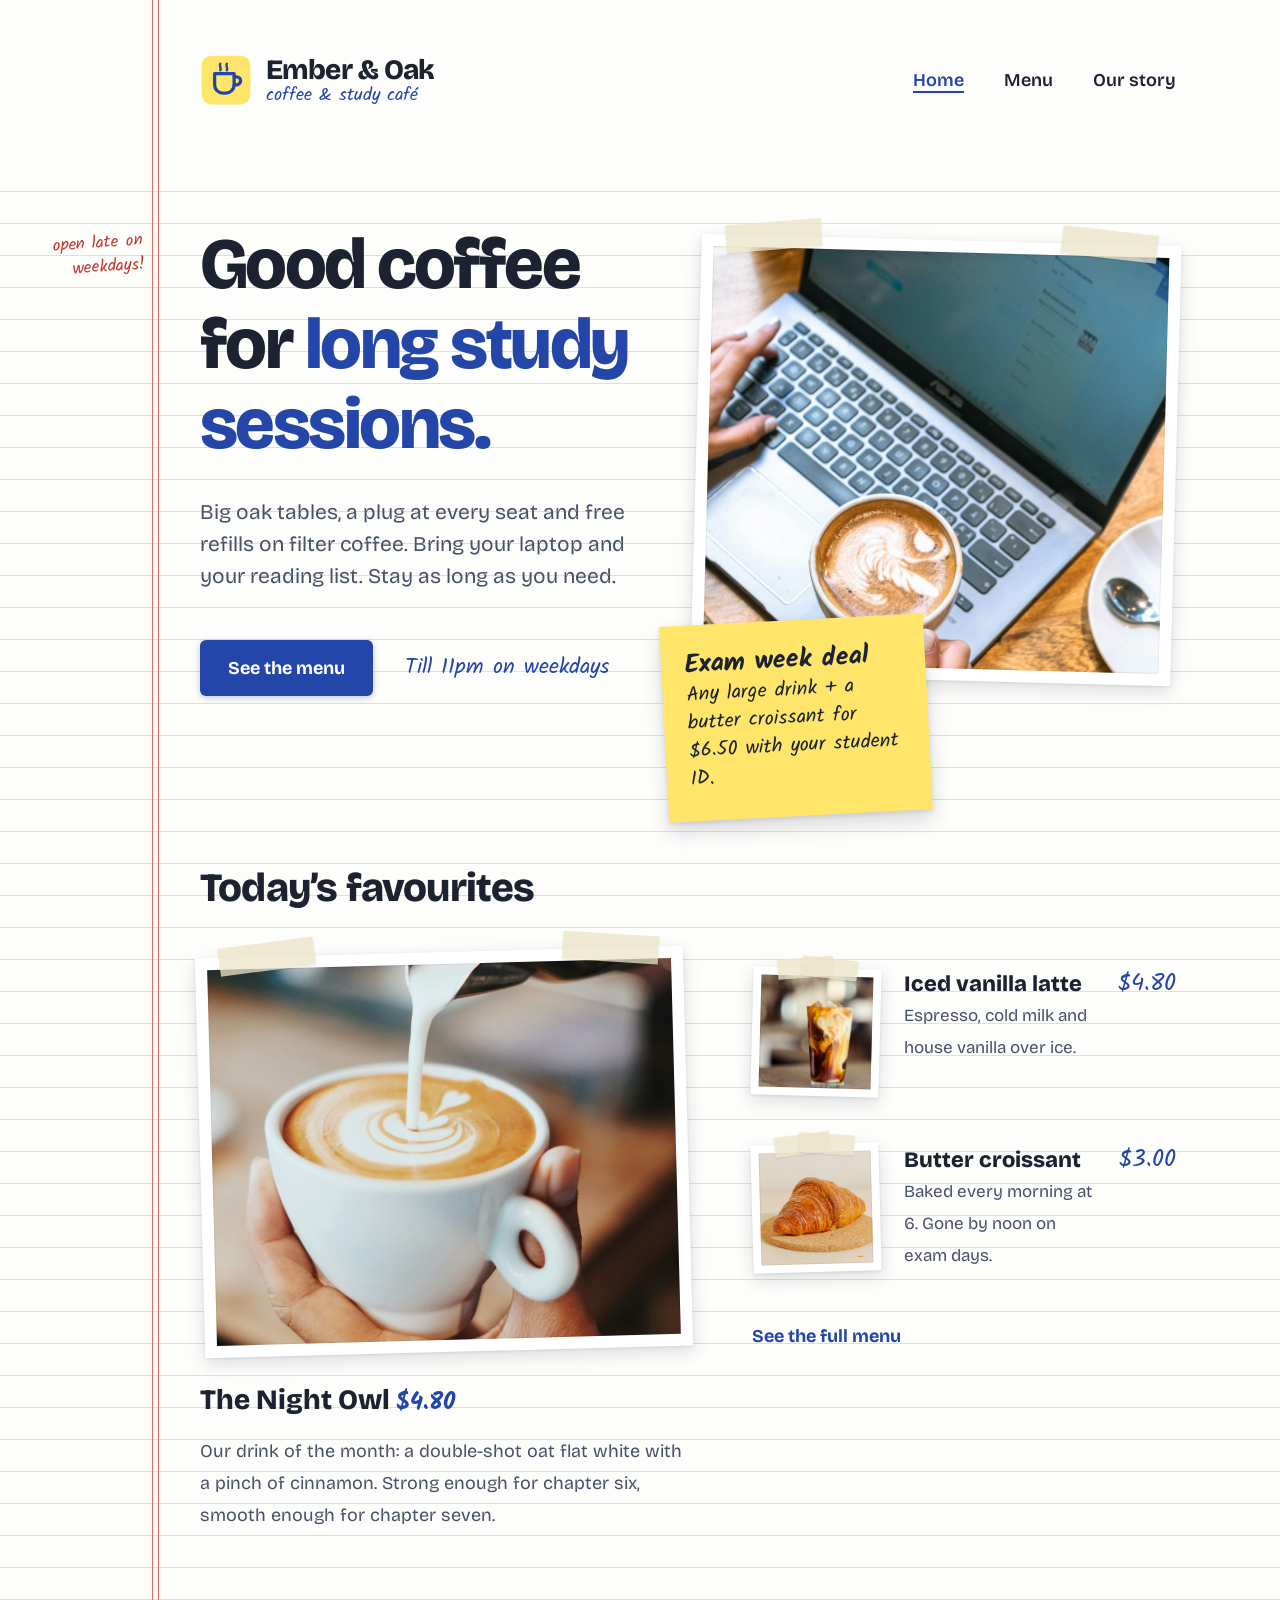
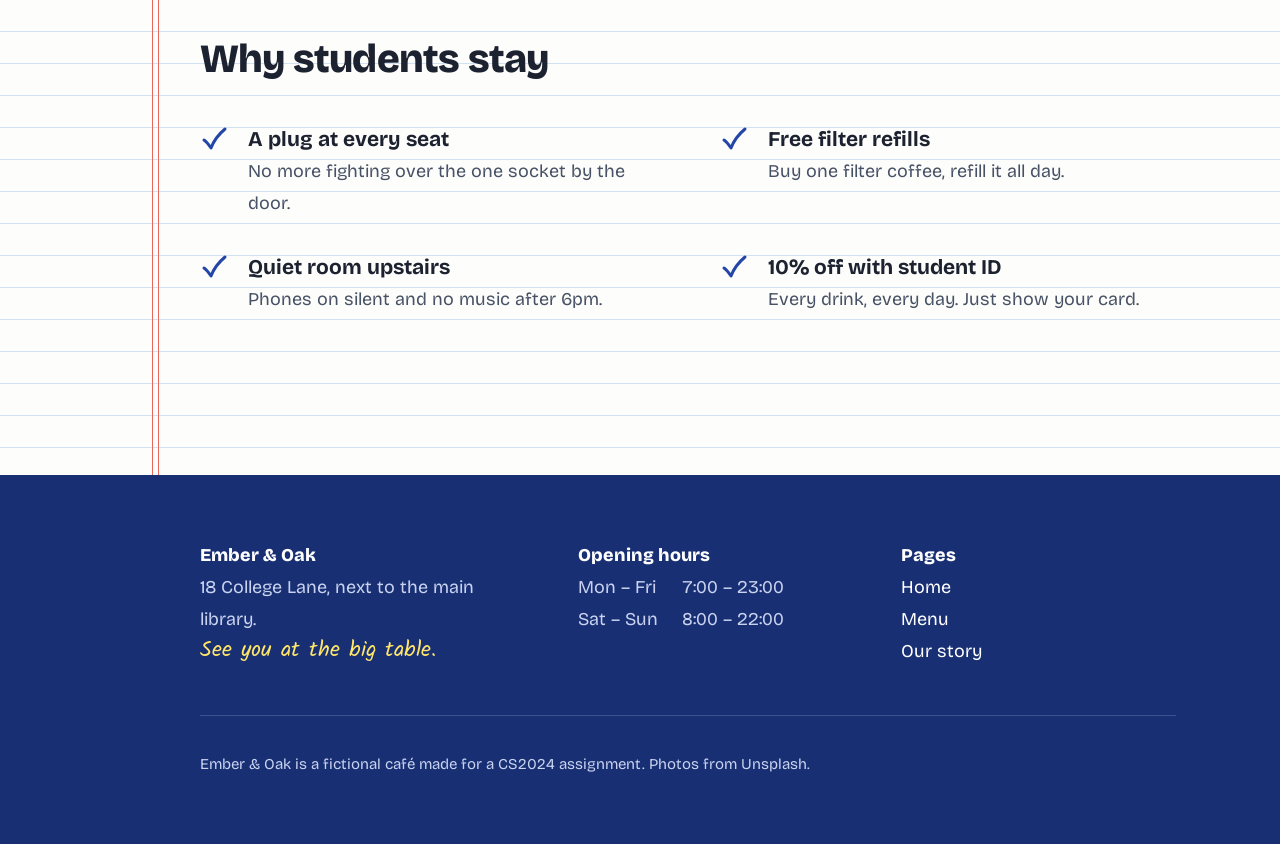
==== index.html @ 8387aad6 "main files" ====
<!DOCTYPE html>
<html lang="en">
<head>
  <meta charset="UTF-8">
  <title>Ember &amp; Oak | Study café</title>
  <meta name="description" content="Ember & Oak is a neighbourhood coffee shop made for long study sessions: big tables, a plug at every seat and free filter refills.">
  <link rel="icon" href="images/favicon.svg" type="image/svg+xml">
  <link rel="icon" href="images/favicon.png" type="image/png">
  <link rel="preconnect" href="https://fonts.googleapis.com">
  <link rel="preconnect" href="https://fonts.gstatic.com" crossorigin>
  <link href="https://fonts.googleapis.com/css2?family=Bricolage+Grotesque:opsz,wght@12..96,400;12..96,600;12..96,700;12..96,800&family=Kalam:wght@400;700&display=swap" rel="stylesheet">
  <link rel="stylesheet" href="css/style.css">
</head>
<body>

  <header class="sheet site-header">
    <a class="logo" href="index.html">
      <img src="images/favicon.svg" alt="">
      <span>
        <span class="logo-name">Ember &amp; Oak</span>
        <span class="logo-tag">coffee &amp; study café</span>
      </span>
    </a>
    <nav class="site-nav" aria-label="Main">
      <ul>
        <li><a class="pen-link" href="index.html" aria-current="page">Home</a></li>
        <li><a class="pen-link" href="menu.html">Menu</a></li>
        <li><a class="pen-link" href="story.html">Our story</a></li>
      </ul>
    </nav>
  </header>

  <main>
    <section class="sheet hero">
      <span class="margin-note" style="top: 72px;">open late on weekdays!</span>
      <div>
        <h1>Good coffee for <em>long study sessions.</em></h1>
        <p class="hero-lead">Big oak tables, a plug at every seat and free refills on filter coffee. Bring your laptop and your reading list. Stay as long as you need.</p>
        <div class="hero-actions">
          <a class="btn" href="menu.html">See the menu</a>
          <span class="hand">Till 11pm on weekdays</span>
        </div>
      </div>
      <div class="hero-photo">
        <figure class="taped tilt-right">
          <img src="images/hero-latte-laptop.jpg" alt="A latte held over an open laptop on a wooden café table">
        </figure>
        <aside class="sticky" aria-label="Promotion">
          <strong>Exam week deal</strong>
          Any large drink + a butter croissant for $6.50 with your student ID.
        </aside>
      </div>
    </section>

    <section class="sheet favourites" aria-labelledby="fav-title">
      <h2 class="section-title" id="fav-title">Today’s favourites</h2>
      <div class="favourites-grid">
        <article class="feature">
          <figure class="taped tilt-left">
            <img src="images/latte-pour.jpg" alt="Barista pouring milk into a latte, making a leaf pattern">
          </figure>
          <h3>The Night Owl <span class="price">$4.80</span></h3>
          <p>Our drink of the month: a double-shot oat flat white with a pinch of cinnamon. Strong enough for chapter six, smooth enough for chapter seven.</p>
        </article>

        <div>
          <ul class="pick-list">
            <li>
              <figure class="taped tilt-right"><img src="images/iced-latte.jpg" alt="Iced latte in a tall glass"></figure>
              <div>
                <h3>Iced vanilla latte</h3>
                <p>Espresso, cold milk and house vanilla over ice.</p>
              </div>
              <span class="price">$4.80</span>
            </li>
            <li>
              <figure class="taped tilt-left"><img src="images/croissant.jpg" alt="Golden butter croissant on a cork coaster"></figure>
              <div>
                <h3>Butter croissant</h3>
                <p>Baked every morning at 6. Gone by noon on exam days.</p>
              </div>
              <span class="price">$3.00</span>
            </li>
          </ul>
          <a class="more-link pen-link" href="menu.html">See the full menu</a>
        </div>
      </div>
    </section>

    <section class="sheet reasons" aria-labelledby="why-title">
      <h2 class="section-title" id="why-title">Why students stay</h2>
      <ul class="ticks">
        <li><strong>A plug at every seat</strong><span>No more fighting over the one socket by the door.</span></li>
        <li><strong>Free filter refills</strong><span>Buy one filter coffee, refill it all day.</span></li>
        <li><strong>Quiet room upstairs</strong><span>Phones on silent and no music after 6pm.</span></li>
        <li><strong>10% off with student ID</strong><span>Every drink, every day. Just show your card.</span></li>
      </ul>
    </section>
  </main>

  <footer class="site-footer">
    <div class="sheet">
      <div>
        <h2>Ember &amp; Oak</h2>
        <p>18 College Lane, next to the main library.</p>
        <p class="hand">See you at the big table.</p>
      </div>
      <div>
        <h2>Opening hours</h2>
        <dl class="hours">
          <dt>Mon – Fri</dt><dd>7:00 – 23:00</dd>
          <dt>Sat – Sun</dt><dd>8:00 – 22:00</dd>
        </dl>
      </div>
      <div>
        <h2>Pages</h2>
        <ul>
          <li><a class="pen-link" href="index.html">Home</a></li>
          <li><a class="pen-link" href="menu.html">Menu</a></li>
          <li><a class="pen-link" href="story.html">Our story</a></li>
        </ul>
      </div>
      <p class="footer-small">Ember &amp; Oak is a fictional café made for a CS2024 assignment. Photos from Unsplash.</p>
    </div>
  </footer>

</body>
</html>
---- css/style.css ----
/* Ember & Oak — exercise-book notes.
   Everything sits on a 32px ruled line, so line-heights and spacing are multiples of 32 (or 16). */

:root {
  --paper: #fdfdfb;
  --rule: #d3e2f2;
  --margin: #e5675d;
  --margin-ink: #c0392f; /* margin red, darkened for text contrast */
  --ink: #1c2230;
  --ink-soft: #485266;
  --pen: #2346a8;
  --pen-dark: #182f73;
  --note: #ffe66b;
  --tape: rgba(236, 228, 200, 0.75);

  --line: 32px;
  --sheet: 1200px;
  --margin-x: 112px; /* where the red margin line sits inside the sheet */

  --font-print: "Bricolage Grotesque", system-ui, sans-serif;
  --font-hand: "Kalam", "Comic Sans MS", cursive;

  /* motion tokens (transitions.dev scale) */
  --duration-fast: 250ms;
  --duration-medium: 350ms;
  --ease-smooth-out: cubic-bezier(0.22, 1, 0.36, 1);
}

* { box-sizing: border-box; }

html { -webkit-font-smoothing: antialiased; }

body {
  margin: 0;
  min-width: var(--sheet);
  color: var(--ink);
  font-family: var(--font-print);
  font-size: 18px;
  line-height: var(--line);
  background-color: var(--paper);
  /* the ruled lines; the header band above them stays blank like a real exercise book */
  background-image: repeating-linear-gradient(to bottom, transparent 0 31px, var(--rule) 31px 32px);
  background-position: 0 160px;
  background-repeat: repeat-x;
  background-size: 100% calc(100% - 160px);
}

::selection { background: var(--note); color: var(--ink); }

img { display: block; max-width: 100%; }

h1, h2, h3, p, ul, ol, dl, dd, figure { margin: 0; }

a { color: inherit; }

:focus-visible { outline: 3px solid var(--pen); outline-offset: 3px; border-radius: 2px; }

/* the sheet: centred column with the red double margin line */
.sheet {
  position: relative;
  width: var(--sheet);
  margin: 0 auto;
  padding-left: calc(var(--margin-x) + 48px);
  padding-right: 64px;
}

.sheet::before {
  content: "";
  position: absolute;
  top: 0;
  bottom: 0;
  left: var(--margin-x);
  width: 5px;
  border-left: 1.5px solid var(--margin);
  border-right: 1.5px solid var(--margin);
  pointer-events: none;
}

/* ---------- header (the blank band at the top of the page) ---------- */

.site-header {
  height: 160px;
  display: flex;
  align-items: center;
  justify-content: space-between;
}

.logo {
  display: flex;
  align-items: center;
  gap: 14px;
  text-decoration: none;
}

.logo img { width: 52px; height: 52px; }

.logo-name {
  display: block;
  font-size: 28px;
  line-height: 32px;
  font-weight: 800;
  letter-spacing: -0.02em;
}

.logo-tag {
  display: block;
  font-family: var(--font-hand);
  color: var(--pen);
  font-size: 18px;
  line-height: 20px;
}

.site-nav ul {
  display: flex;
  gap: 40px;
  padding: 0;
  list-style: none;
}

.site-nav a {
  font-size: 18px;
  font-weight: 600;
  text-decoration: none;
}

.site-nav a[aria-current="page"] { color: var(--pen); }

/* signature: a ballpoint stroke draws under the link from left to right */
.pen-link {
  text-decoration: none;
  background-image: linear-gradient(var(--pen), var(--pen));
  background-repeat: no-repeat;
  background-position: 0 100%;
  background-size: 0% 2px;
  padding-bottom: 2px;
  transition: background-size var(--duration-medium) var(--ease-smooth-out);
}

.pen-link:hover,
.pen-link[aria-current="page"] { background-size: 100% 2px; }

/* ---------- shared bits ---------- */

.hand {
  font-family: var(--font-hand);
  color: var(--pen);
}

.btn {
  display: inline-block;
  padding: 0 28px;
  height: 56px;
  line-height: 56px;
  border-radius: 6px;
  background: var(--pen);
  color: #fff;
  font-weight: 700;
  font-size: 18px;
  text-decoration: none;
  box-shadow: 0 2px 6px rgba(24, 47, 115, 0.25);
  transition: background-color var(--duration-fast) var(--ease-smooth-out);
}

.btn:hover { background: var(--pen-dark); }

.section-title {
  font-size: 40px;
  line-height: 64px;
  font-weight: 800;
  letter-spacing: -0.02em;
}

/* a photo stuck onto the page with two strips of tape */
.taped {
  position: relative;
  background: #fff;
  padding: 12px;
  box-shadow: 0 6px 18px rgba(28, 34, 48, 0.14), 0 1px 3px rgba(28, 34, 48, 0.1);
}

.taped img {
  width: 100%;
  height: 100%;
  object-fit: cover;
  outline: 1px solid rgba(0, 0, 0, 0.06);
  outline-offset: -1px;
}

.taped::before,
.taped::after {
  content: "";
  position: absolute;
  top: -14px;
  width: 96px;
  height: 28px;
  background: var(--tape);
  box-shadow: 0 1px 2px rgba(0, 0, 0, 0.08);
}

.taped::before { left: 24px; transform: rotate(-6deg); }
.taped::after { right: 24px; transform: rotate(5deg); }

.taped figcaption {
  font-family: var(--font-hand);
  color: var(--ink-soft);
  font-size: 17px;
  line-height: 24px;
  padding-top: 8px;
}

.tilt-left { transform: rotate(-1.5deg); }
.tilt-right { transform: rotate(1.5deg); }

/* sticky note: the one promotion per page */
.sticky {
  position: relative;
  width: 264px;
  padding: 24px 24px 28px;
  background: var(--note);
  font-family: var(--font-hand);
  font-size: 20px;
  line-height: 28px;
  color: var(--ink);
  transform: rotate(-3deg);
  box-shadow: 0 10px 20px rgba(28, 34, 48, 0.16), 0 2px 4px rgba(28, 34, 48, 0.1);
  transition: transform var(--duration-fast) var(--ease-smooth-out),
              box-shadow var(--duration-fast) var(--ease-smooth-out);
}

.sticky:hover {
  transform: rotate(-3deg) translateY(-6px);
  box-shadow: 0 18px 28px rgba(28, 34, 48, 0.18), 0 3px 6px rgba(28, 34, 48, 0.1);
}

.sticky strong {
  display: block;
  font-size: 26px;
  line-height: 32px;
}

/* note written in the left margin */
.margin-note {
  position: absolute;
  left: 8px;
  width: 96px;
  font-family: var(--font-hand);
  color: var(--margin-ink);
  font-size: 17px;
  line-height: 24px;
  text-align: right;
  transform: rotate(-4deg);
}

/* ---------- home ---------- */

.hero {
  display: grid;
  grid-template-columns: 1fr 480px;
  gap: 64px;
  padding-top: 64px;
  padding-bottom: 160px;
}

.hero h1 {
  font-size: 72px;
  line-height: 80px;
  font-weight: 800;
  letter-spacing: -0.035em;
  text-wrap: balance;
}

.hero h1 em {
  font-style: normal;
  color: var(--pen);
}

.hero-lead {
  max-width: 34em;
  margin-top: 32px;
  font-size: 21px;
  color: var(--ink-soft);
}

.hero-actions {
  display: flex;
  align-items: center;
  gap: 32px;
  margin-top: 48px;
}

.hero-actions .hand { font-size: 22px; }

.hero-photo { position: relative; padding-top: 16px; }
.hero-photo .taped { height: 440px; }
.hero-photo .sticky { position: absolute; left: -32px; bottom: -120px; }

.favourites { padding-bottom: 96px; }

.favourites-grid {
  display: grid;
  grid-template-columns: 1.15fr 1fr;
  gap: 64px;
  margin-top: 32px;
}

.feature .taped { height: 400px; }

.feature h3 {
  margin-top: 32px;
  font-size: 28px;
  line-height: 32px;
  font-weight: 800;
}

.feature p { margin-top: 16px; color: var(--ink-soft); max-width: 32em; }

.price {
  font-family: var(--font-hand);
  color: var(--pen);
  font-size: 24px;
  white-space: nowrap;
}

.pick-list { padding: 0; list-style: none; }

.pick-list li {
  display: grid;
  grid-template-columns: 128px 1fr auto;
  gap: 24px;
  align-items: start;
  padding: 16px 0 32px;
}

.pick-list .taped { height: 128px; padding: 8px; }
.pick-list .taped::before, .pick-list .taped::after { width: 56px; height: 20px; top: -10px; }

.pick-list h3 { font-size: 22px; line-height: 32px; font-weight: 800; }
.pick-list p { color: var(--ink-soft); font-size: 17px; }

.more-link {
  display: inline-block;
  margin-top: 16px;
  font-weight: 700;
  color: var(--pen);
}

.reasons { padding-bottom: 128px; }

.ticks {
  display: grid;
  grid-template-columns: repeat(2, 1fr);
  gap: 0 64px;
  margin-top: 32px;
  padding: 0;
  list-style: none;
}

.ticks li {
  position: relative;
  padding: 0 0 32px 48px;
}

.ticks li::before {
  content: "";
  position: absolute;
  left: 0;
  top: 2px;
  width: 28px;
  height: 28px;
  background: url("../images/tick.svg") no-repeat center / contain;
}

.ticks strong { display: block; font-size: 21px; }
.ticks span { color: var(--ink-soft); }

/* ---------- menu ---------- */

.page-head { padding-top: 64px; padding-bottom: 32px; }

.page-head h1 {
  font-size: 64px;
  line-height: 64px;
  font-weight: 800;
  letter-spacing: -0.03em;
}

.page-head p { margin-top: 32px; font-size: 21px; color: var(--ink-soft); max-width: 36em; }

.menu-layout {
  display: grid;
  grid-template-columns: 1fr 360px;
  gap: 80px;
  padding-bottom: 128px;
}

.menu-section + .menu-section { margin-top: 64px; }

.menu-section h2 {
  font-size: 30px;
  line-height: 64px;
  font-weight: 800;
}

.menu-list { margin: 0; }

.menu-item {
  display: flex;
  align-items: baseline;
  gap: 12px;
}

.menu-item dt { font-weight: 600; white-space: nowrap; }

/* dotted leader between the item and its price */
.menu-item::after {
  content: "";
  order: 1;
  flex: 1;
  border-bottom: 2px dotted #aab4c6;
  transform: translateY(-6px);
}

.menu-item dd { order: 2; }

.menu-desc {
  color: var(--ink-soft);
  font-size: 16px;
}

.menu-side { padding-top: 32px; }
.menu-side .taped { height: 420px; }
.menu-side .sticky { margin: 64px 0 0 24px; }

.visit {
  margin-top: 64px;
}

.visit h2 { font-size: 26px; line-height: 32px; font-weight: 800; }
.visit p { margin-top: 16px; }

/* ---------- story ---------- */

.story-hero .taped { height: 480px; }

.article {
  position: relative;
  max-width: 680px;
  padding: 64px 0 32px;
}

.article h2,
.story-split h2 {
  margin-top: 64px;
  font-size: 32px;
  line-height: 64px;
  font-weight: 800;
  letter-spacing: -0.01em;
}

.article p { margin-top: 16px; }
.article p:first-of-type { margin-top: 0; }

.article .lead { font-size: 22px; line-height: 32px; color: var(--ink-soft); }

.story-split {
  display: grid;
  grid-template-columns: 1fr 300px;
  gap: 56px;
  width: 960px;
  margin-top: 32px;
}

.story-split .taped { height: 380px; }

.pull {
  margin: 48px 0;
  font-family: var(--font-hand);
  color: var(--pen);
  font-size: 32px;
  line-height: 40px;
  transform: rotate(-1deg);
}

.story-close {
  display: flex;
  align-items: center;
  gap: 32px;
  margin-top: 64px;
}

/* ---------- footer: the notebook's back cover ---------- */

.site-footer {
  background: var(--pen-dark);
  color: #e8edfb;
}

.site-footer .sheet {
  display: grid;
  grid-template-columns: 1.2fr 1fr 1fr;
  gap: 48px;
  padding-top: 64px;
  padding-bottom: 64px;
}

.site-footer .sheet::before { display: none; }

.site-footer h2 {
  font-size: 18px;
  line-height: 32px;
  font-weight: 800;
  color: #fff;
}

.site-footer p, .site-footer dl { color: #c9d3f0; }

.site-footer .hand { color: var(--note); font-size: 22px; }

.hours { display: grid; grid-template-columns: auto 1fr; gap: 0 24px; }
.hours dd { font-variant-numeric: tabular-nums; }

.site-footer ul { padding: 0; list-style: none; }

.footer-small {
  grid-column: 1 / -1;
  padding-top: 32px;
  border-top: 1px solid rgba(255, 255, 255, 0.16);
  font-size: 15px;
}

.site-footer a { color: #fff; }

@media (prefers-reduced-motion: reduce) {
  .pen-link, .btn, .sticky { transition: none; }
}

.story-split h2 { margin-top: 0; }
.story-split h2 + p { margin-top: 16px; }
.hero-actions .btn { flex-shrink: 0; white-space: nowrap; }
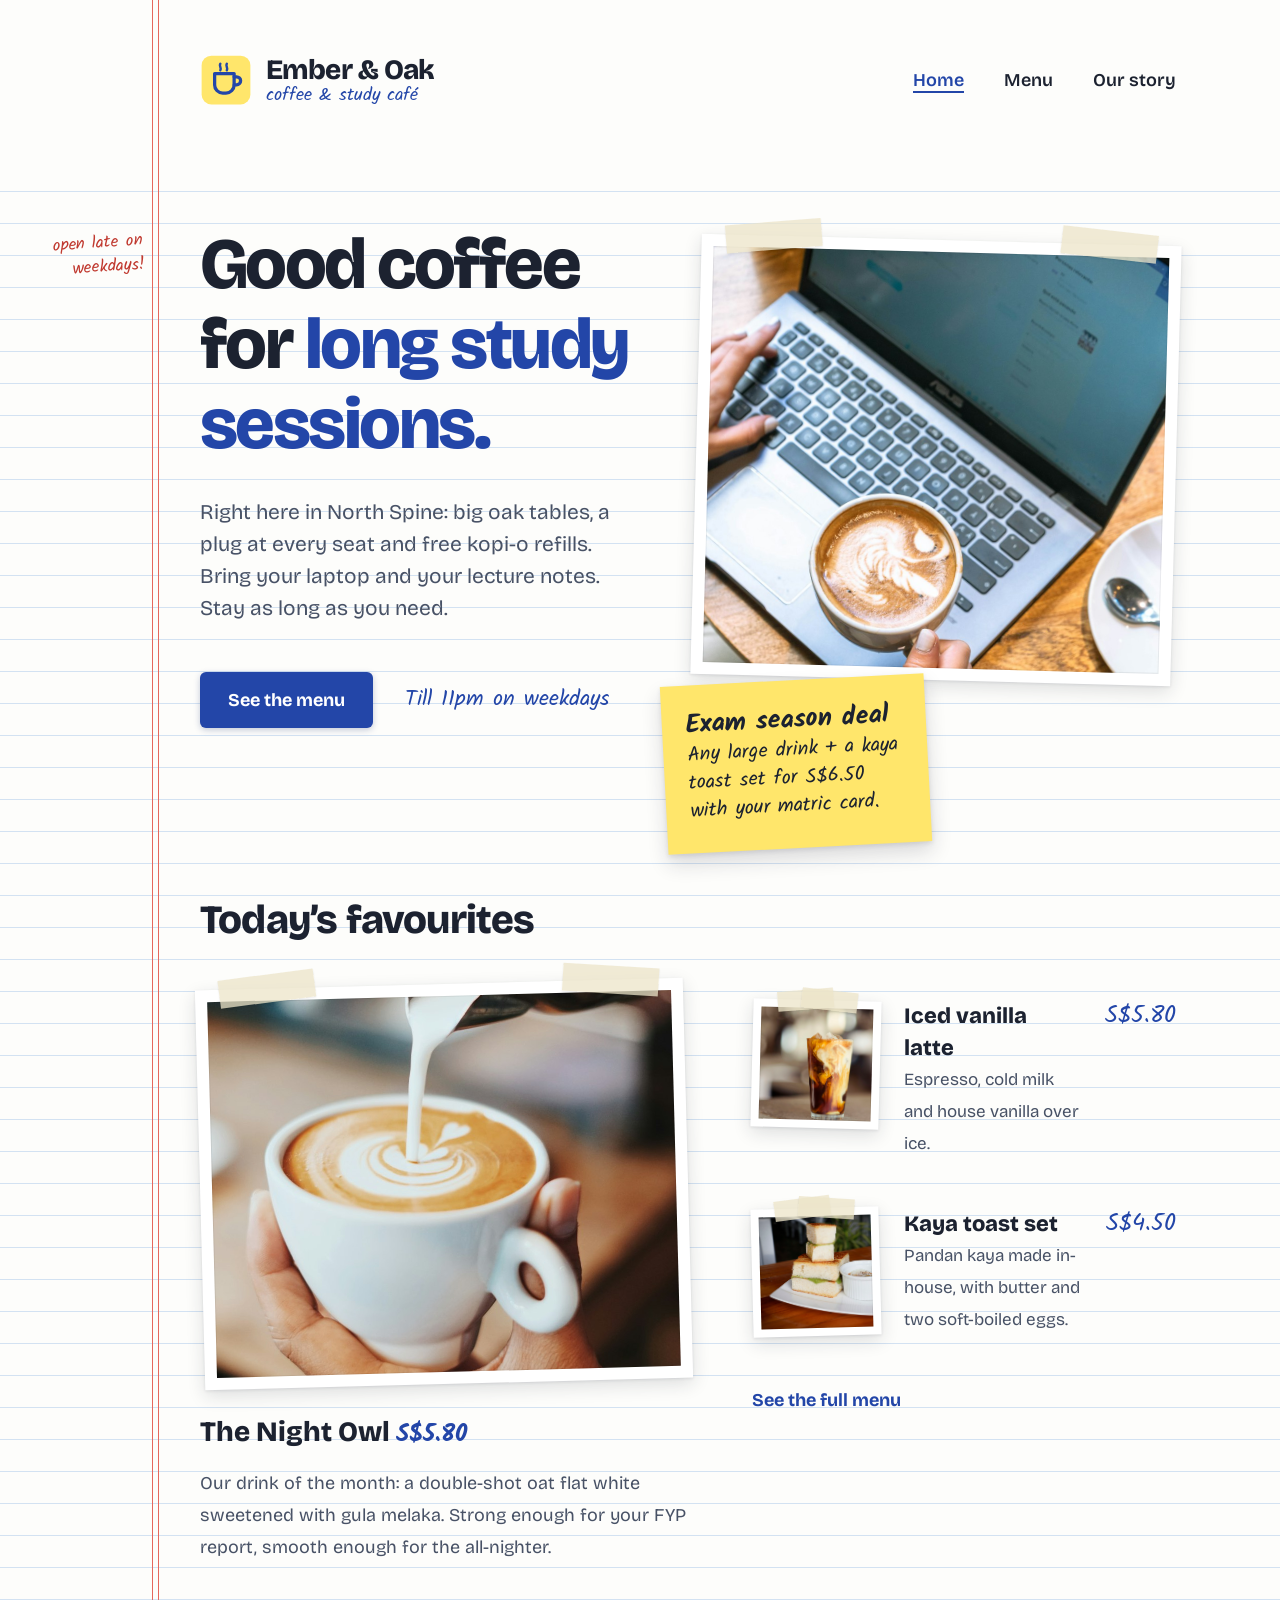
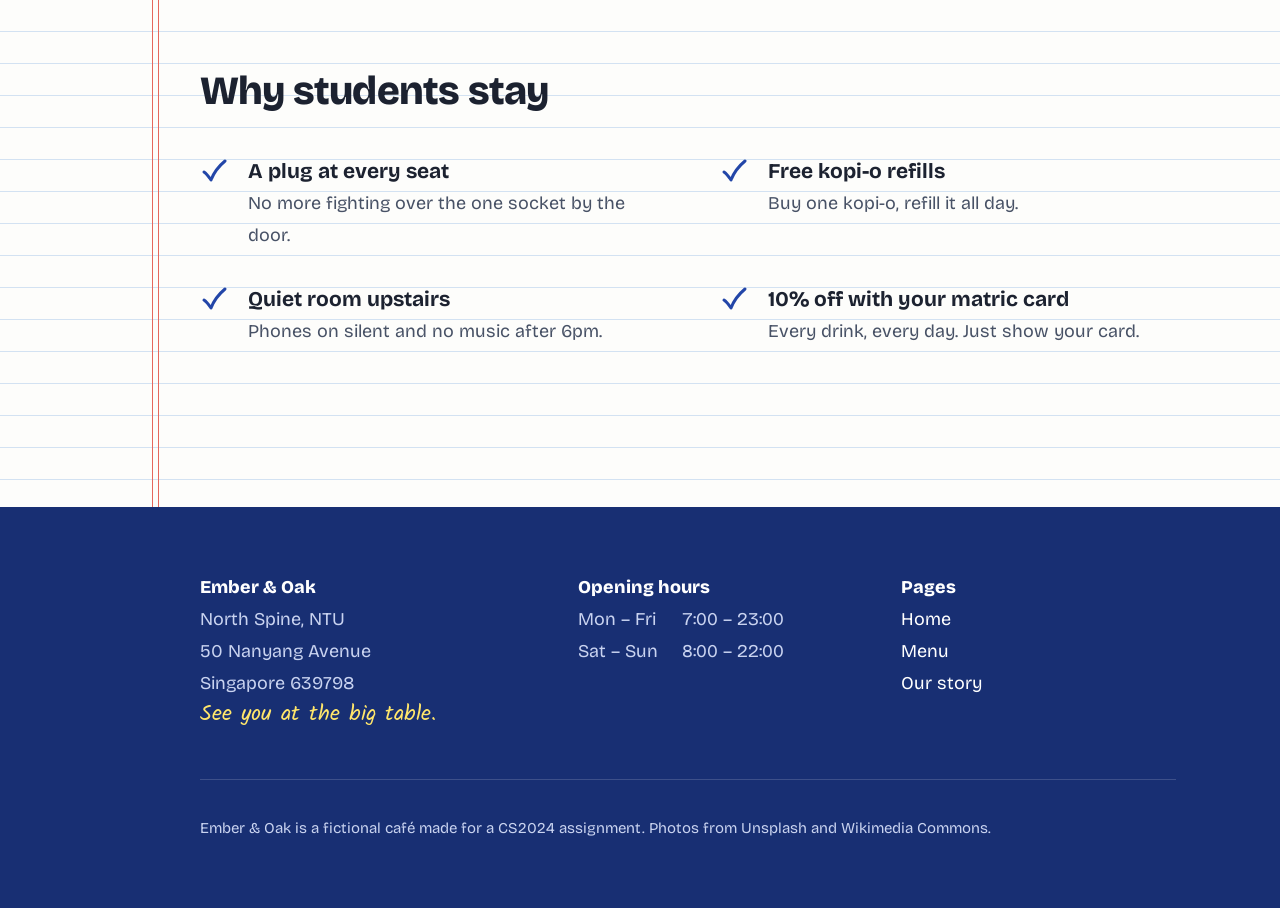
==== commit 4212786b: "minor changes to content and scope" ====
--- a/index.html
+++ b/index.html
@@ -3,7 +3,7 @@
 <head>
   <meta charset="UTF-8">
   <title>Ember &amp; Oak | Study café</title>
-  <meta name="description" content="Ember & Oak is a neighbourhood coffee shop made for long study sessions: big tables, a plug at every seat and free filter refills.">
+  <meta name="description" content="Ember & Oak is a student café at North Spine, NTU Singapore, made for long study sessions: big tables, a plug at every seat and free kopi-o refills.">
   <link rel="icon" href="images/favicon.svg" type="image/svg+xml">
   <link rel="icon" href="images/favicon.png" type="image/png">
   <link rel="preconnect" href="https://fonts.googleapis.com">
@@ -35,7 +35,7 @@
       <span class="margin-note" style="top: 72px;">open late on weekdays!</span>
       <div>
         <h1>Good coffee for <em>long study sessions.</em></h1>
-        <p class="hero-lead">Big oak tables, a plug at every seat and free refills on filter coffee. Bring your laptop and your reading list. Stay as long as you need.</p>
+        <p class="hero-lead">Right here in North Spine: big oak tables, a plug at every seat and free kopi-o refills. Bring your laptop and your lecture notes. Stay as long as you need.</p>
         <div class="hero-actions">
           <a class="btn" href="menu.html">See the menu</a>
           <span class="hand">Till 11pm on weekdays</span>
@@ -46,8 +46,8 @@
           <img src="images/hero-latte-laptop.jpg" alt="A latte held over an open laptop on a wooden café table">
         </figure>
         <aside class="sticky" aria-label="Promotion">
-          <strong>Exam week deal</strong>
-          Any large drink + a butter croissant for $6.50 with your student ID.
+          <strong>Exam season deal</strong>
+          Any large drink + a kaya toast set for S$6.50 with your matric card.
         </aside>
       </div>
     </section>
@@ -59,8 +59,8 @@
           <figure class="taped tilt-left">
             <img src="images/latte-pour.jpg" alt="Barista pouring milk into a latte, making a leaf pattern">
           </figure>
-          <h3>The Night Owl <span class="price">$4.80</span></h3>
-          <p>Our drink of the month: a double-shot oat flat white with a pinch of cinnamon. Strong enough for chapter six, smooth enough for chapter seven.</p>
+          <h3>The Night Owl <span class="price">S$5.80</span></h3>
+          <p>Our drink of the month: a double-shot oat flat white sweetened with gula melaka. Strong enough for your FYP report, smooth enough for the all-nighter.</p>
         </article>
 
         <div>
@@ -71,15 +71,15 @@
                 <h3>Iced vanilla latte</h3>
                 <p>Espresso, cold milk and house vanilla over ice.</p>
               </div>
-              <span class="price">$4.80</span>
+              <span class="price">S$5.80</span>
             </li>
             <li>
-              <figure class="taped tilt-left"><img src="images/croissant.jpg" alt="Golden butter croissant on a cork coaster"></figure>
+              <figure class="taped tilt-left"><img src="images/kaya-toast.jpg" alt="Stacked pandan kaya toast with a soft-boiled egg on the side"></figure>
               <div>
-                <h3>Butter croissant</h3>
-                <p>Baked every morning at 6. Gone by noon on exam days.</p>
+                <h3>Kaya toast set</h3>
+                <p>Pandan kaya made in-house, with butter and two soft-boiled eggs.</p>
               </div>
-              <span class="price">$3.00</span>
+              <span class="price">S$4.50</span>
             </li>
           </ul>
           <a class="more-link pen-link" href="menu.html">See the full menu</a>
@@ -91,9 +91,9 @@
       <h2 class="section-title" id="why-title">Why students stay</h2>
       <ul class="ticks">
         <li><strong>A plug at every seat</strong><span>No more fighting over the one socket by the door.</span></li>
-        <li><strong>Free filter refills</strong><span>Buy one filter coffee, refill it all day.</span></li>
+        <li><strong>Free kopi-o refills</strong><span>Buy one kopi-o, refill it all day.</span></li>
         <li><strong>Quiet room upstairs</strong><span>Phones on silent and no music after 6pm.</span></li>
-        <li><strong>10% off with student ID</strong><span>Every drink, every day. Just show your card.</span></li>
+        <li><strong>10% off with your matric card</strong><span>Every drink, every day. Just show your card.</span></li>
       </ul>
     </section>
   </main>
@@ -102,7 +102,7 @@
     <div class="sheet">
       <div>
         <h2>Ember &amp; Oak</h2>
-        <p>18 College Lane, next to the main library.</p>
+        <p>North Spine, NTU<br>50 Nanyang Avenue<br>Singapore 639798</p>
         <p class="hand">See you at the big table.</p>
       </div>
       <div>
@@ -120,7 +120,7 @@
           <li><a class="pen-link" href="story.html">Our story</a></li>
         </ul>
       </div>
-      <p class="footer-small">Ember &amp; Oak is a fictional café made for a CS2024 assignment. Photos from Unsplash.</p>
+      <p class="footer-small">Ember &amp; Oak is a fictional café made for a CS2024 assignment. Photos from Unsplash and Wikimedia Commons.</p>
     </div>
   </footer>
 
--- a/css/style.css
+++ b/css/style.css
@@ -537,3 +537,6 @@
 .story-split h2 { margin-top: 0; }
 .story-split h2 + p { margin-top: 16px; }
 .hero-actions .btn { flex-shrink: 0; white-space: nowrap; }
+
+.story-hero img { object-position: center 35%; }
+.taped .credit { font-family: var(--font-print); font-size: 13px; }
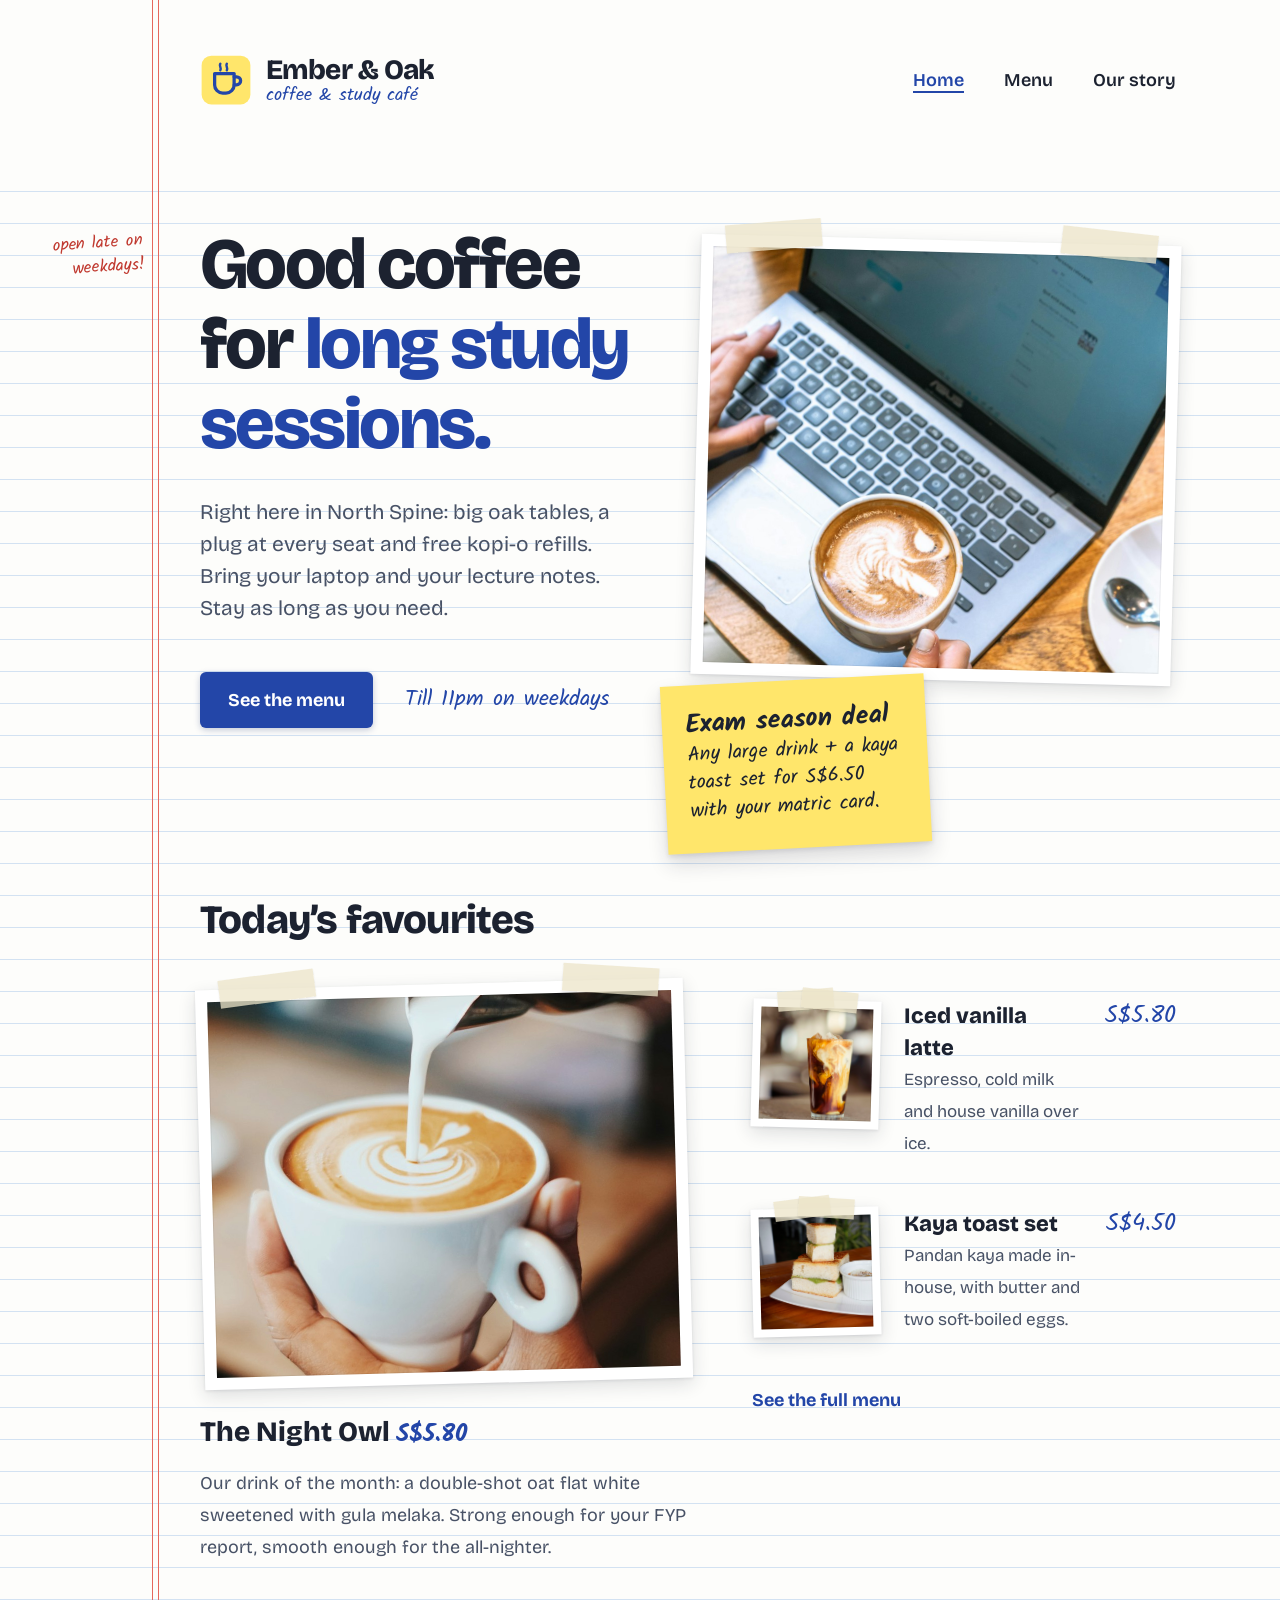
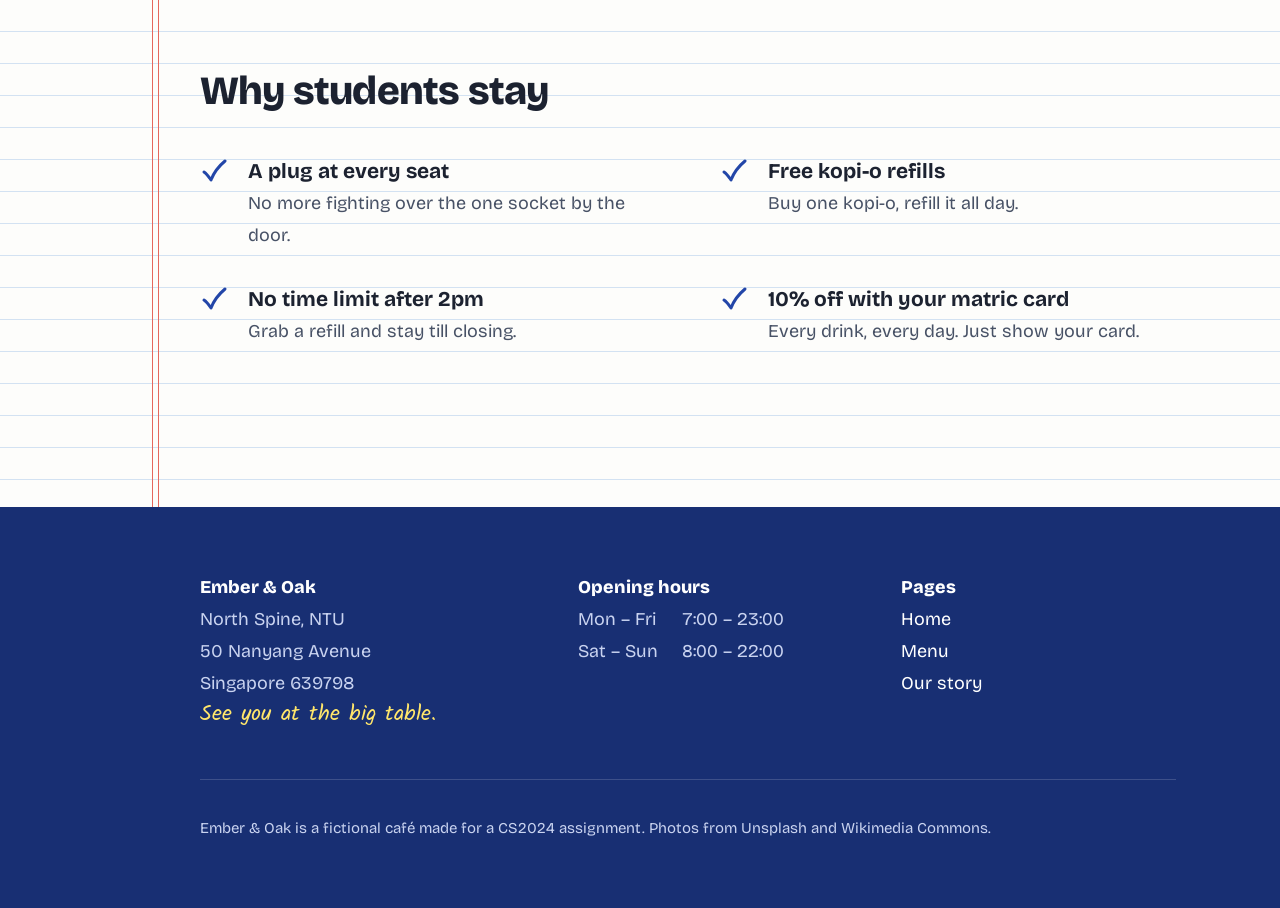
==== commit ba7acb03: "update to 4 main points of interest" ====
--- a/index.html
+++ b/index.html
@@ -92,7 +92,7 @@
       <ul class="ticks">
         <li><strong>A plug at every seat</strong><span>No more fighting over the one socket by the door.</span></li>
         <li><strong>Free kopi-o refills</strong><span>Buy one kopi-o, refill it all day.</span></li>
-        <li><strong>Quiet room upstairs</strong><span>Phones on silent and no music after 6pm.</span></li>
+        <li><strong>No time limit after 2pm</strong><span>Grab a refill and stay till closing.</span></li>
         <li><strong>10% off with your matric card</strong><span>Every drink, every day. Just show your card.</span></li>
       </ul>
     </section>
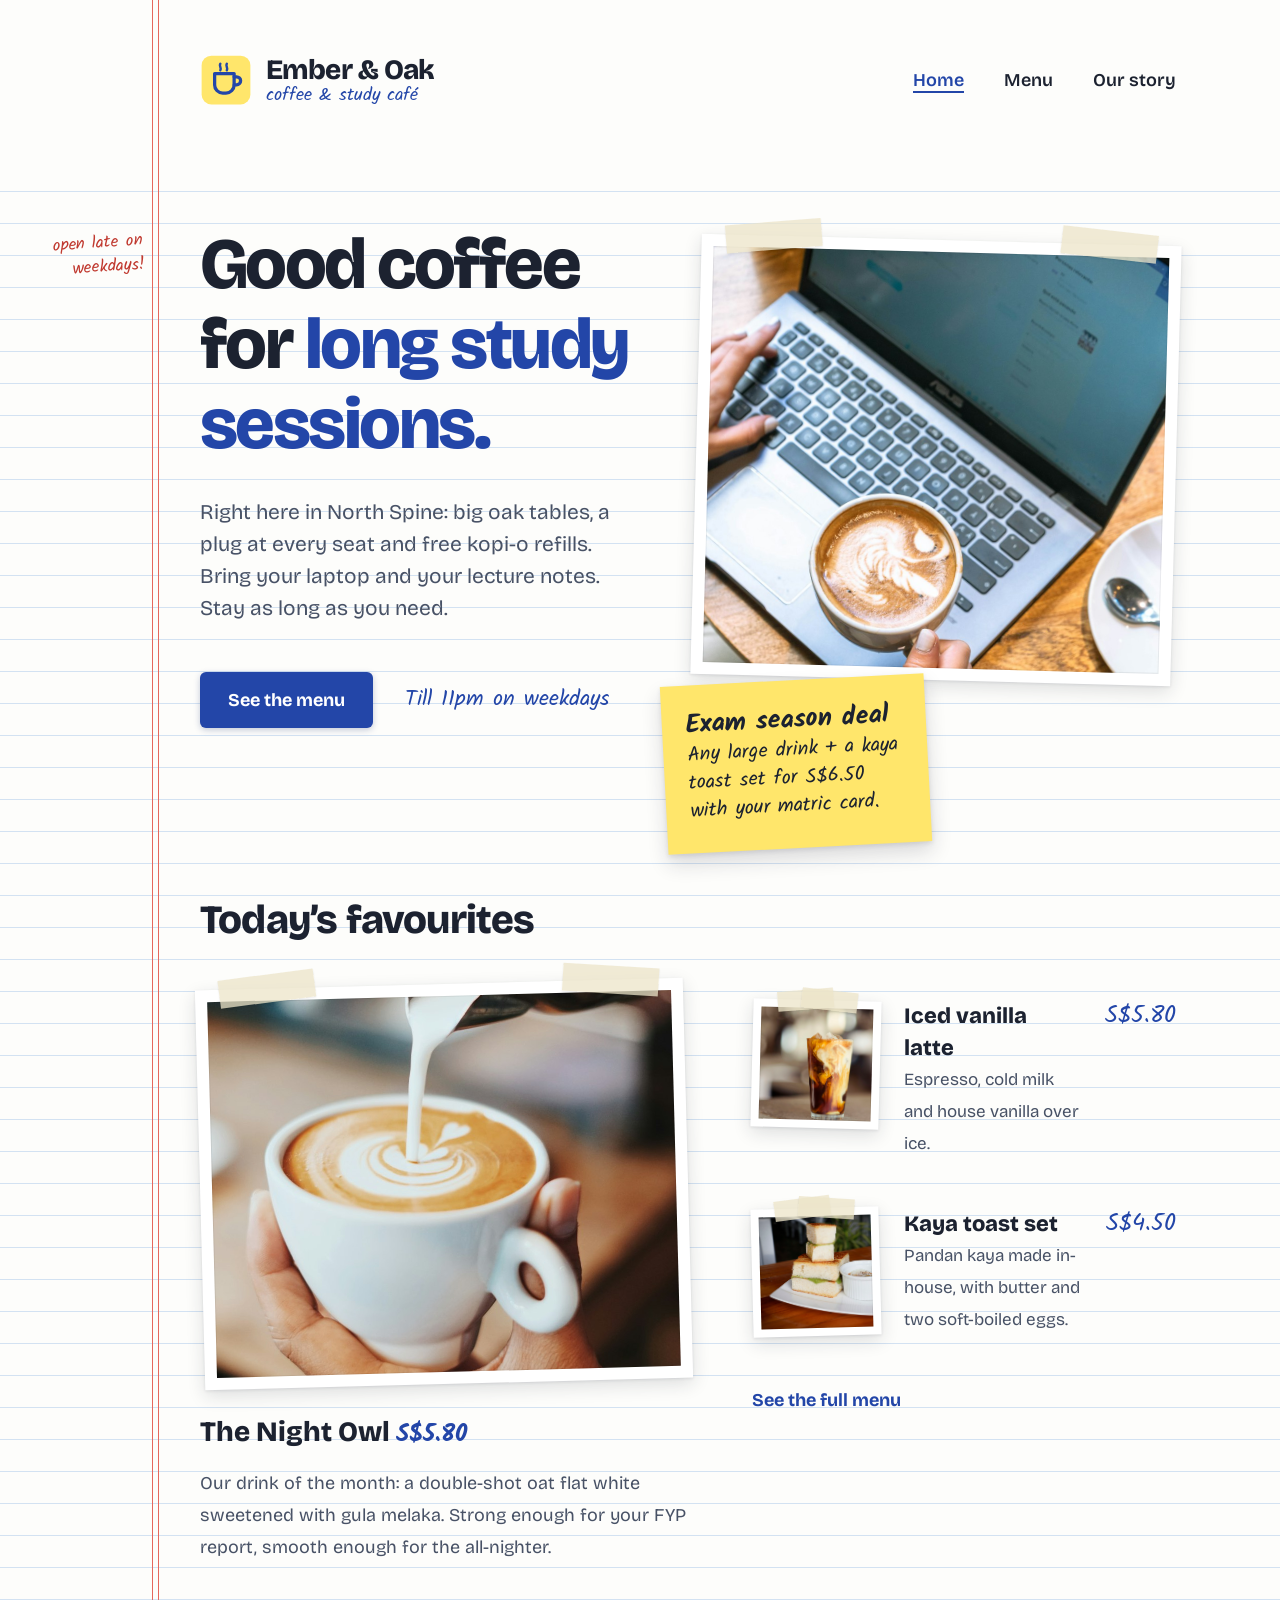
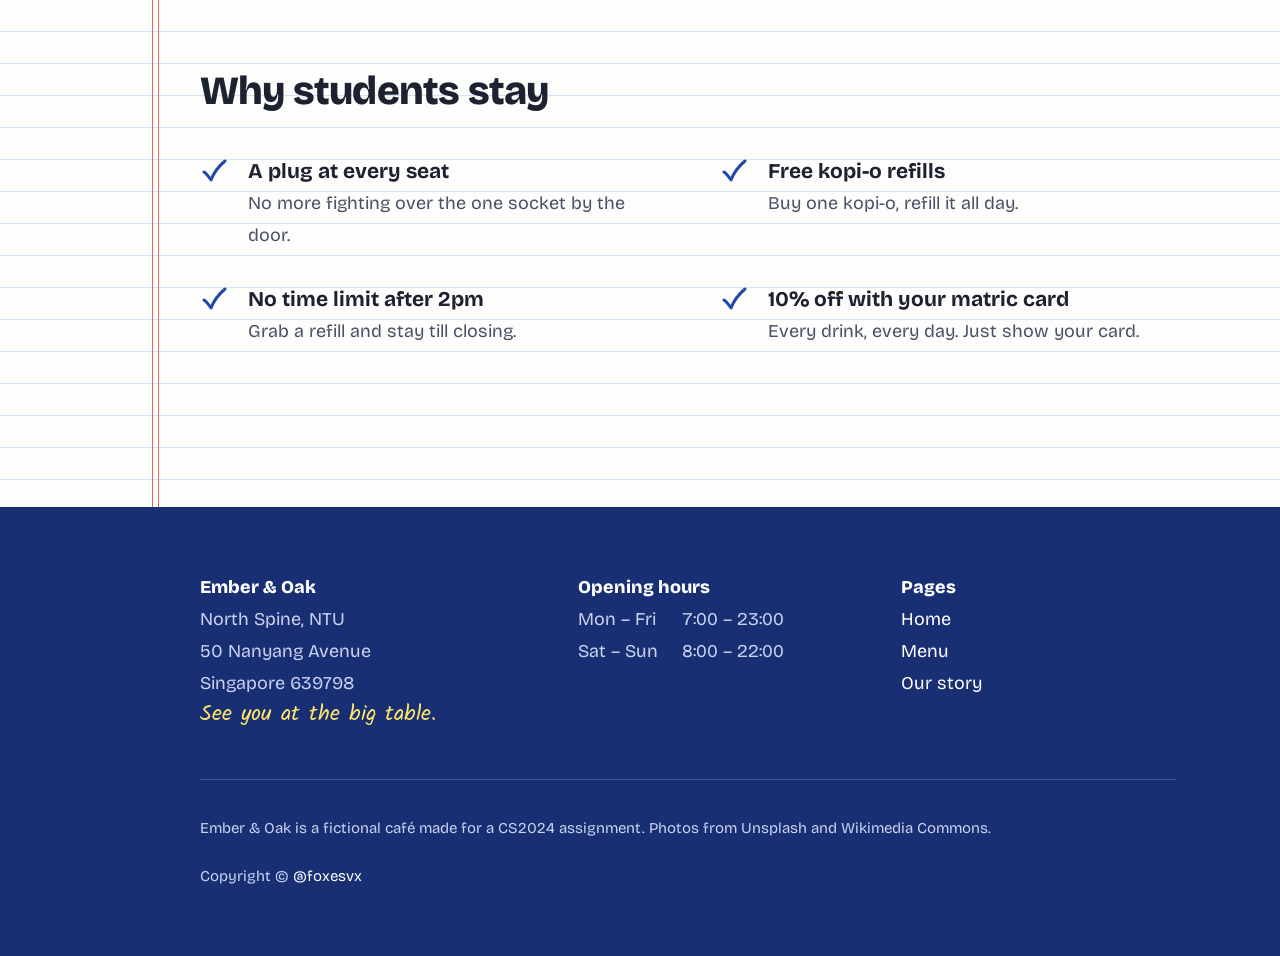
==== commit 7cf7331d: "update footer" ====
--- a/index.html
+++ b/index.html
@@ -121,6 +121,7 @@
         </ul>
       </div>
       <p class="footer-small">Ember &amp; Oak is a fictional café made for a CS2024 assignment. Photos from Unsplash and Wikimedia Commons.</p>
+      <p class="copyright">Copyright &copy; <a class="pen-link" href="https://foxesvx.dev">@foxesvx</a></p>
     </div>
   </footer>
 
--- a/css/style.css
+++ b/css/style.css
@@ -540,3 +540,6 @@
 
 .story-hero img { object-position: center 35%; }
 .taped .credit { font-family: var(--font-print); font-size: 13px; }
+
+.copyright { grid-column: 1 / -1; margin-top: -32px; font-size: 15px; }
+.site-footer .pen-link { background-image: linear-gradient(#fff, #fff); }
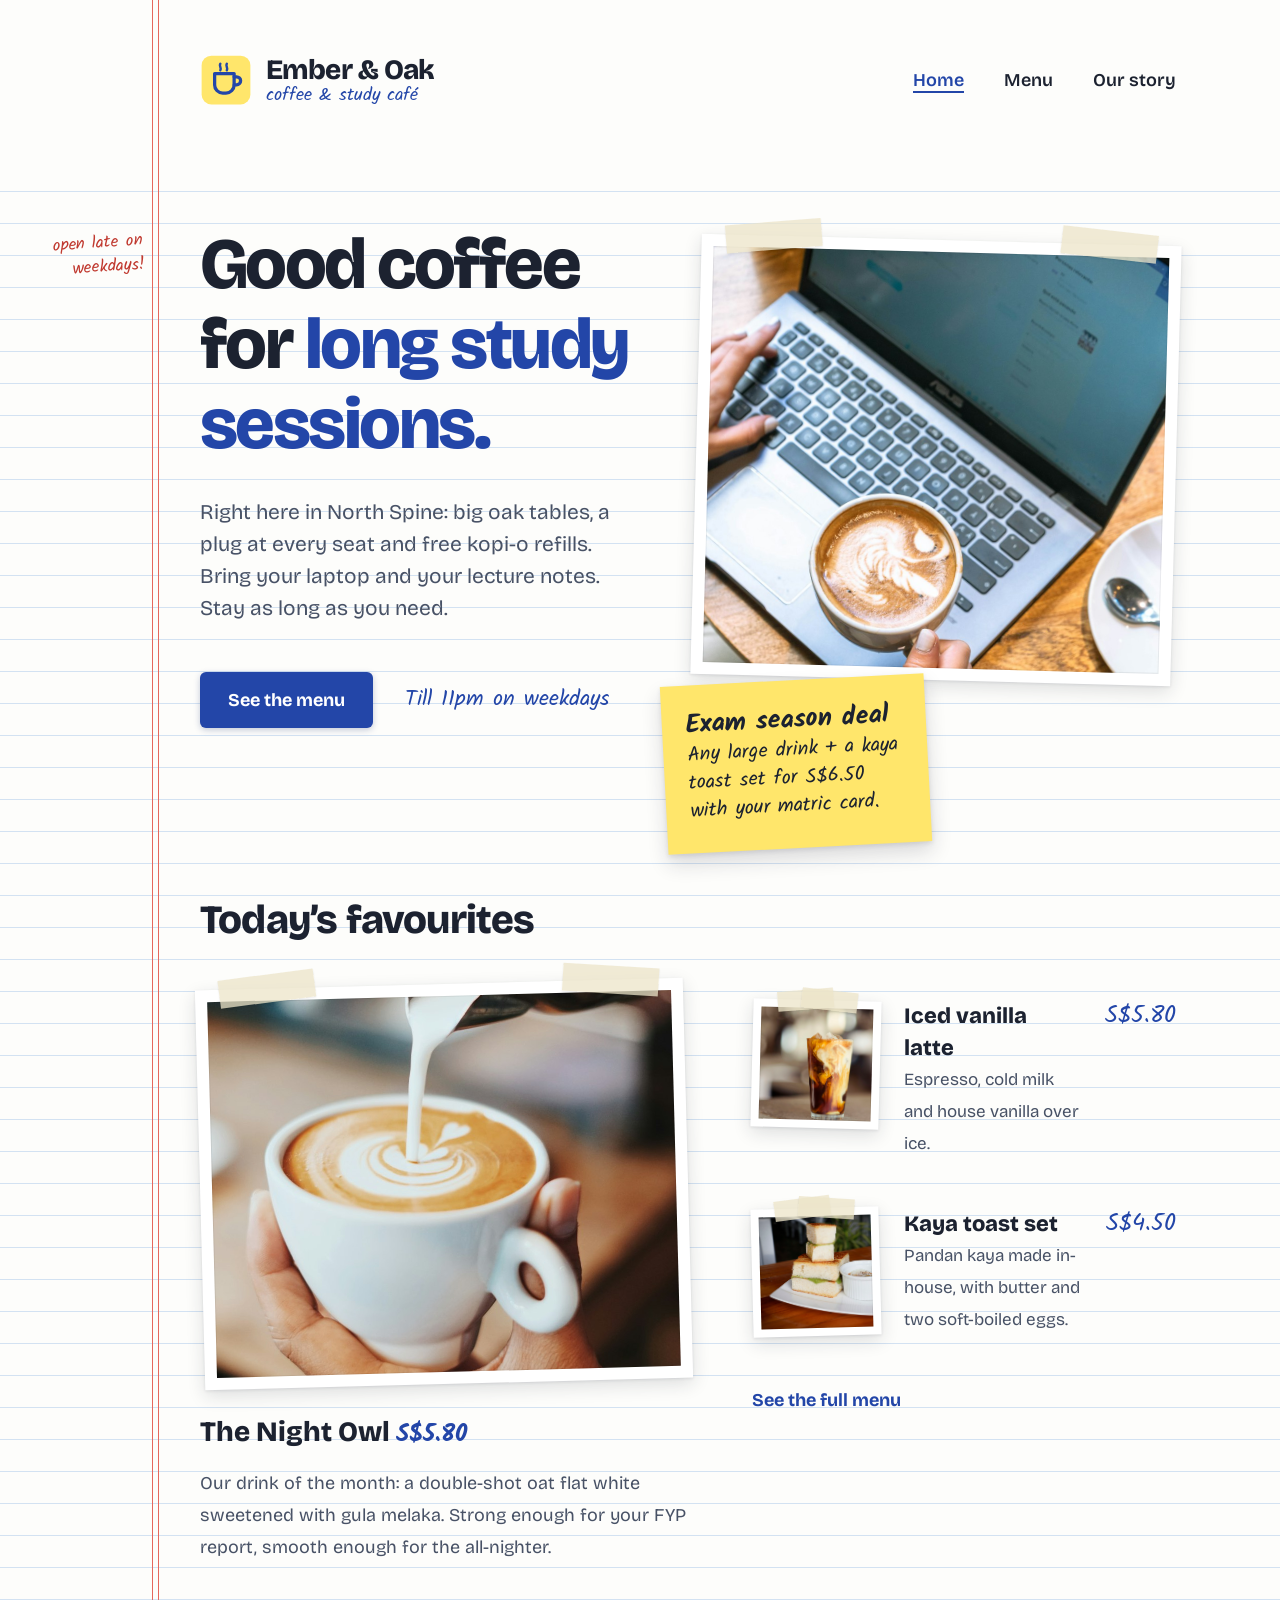
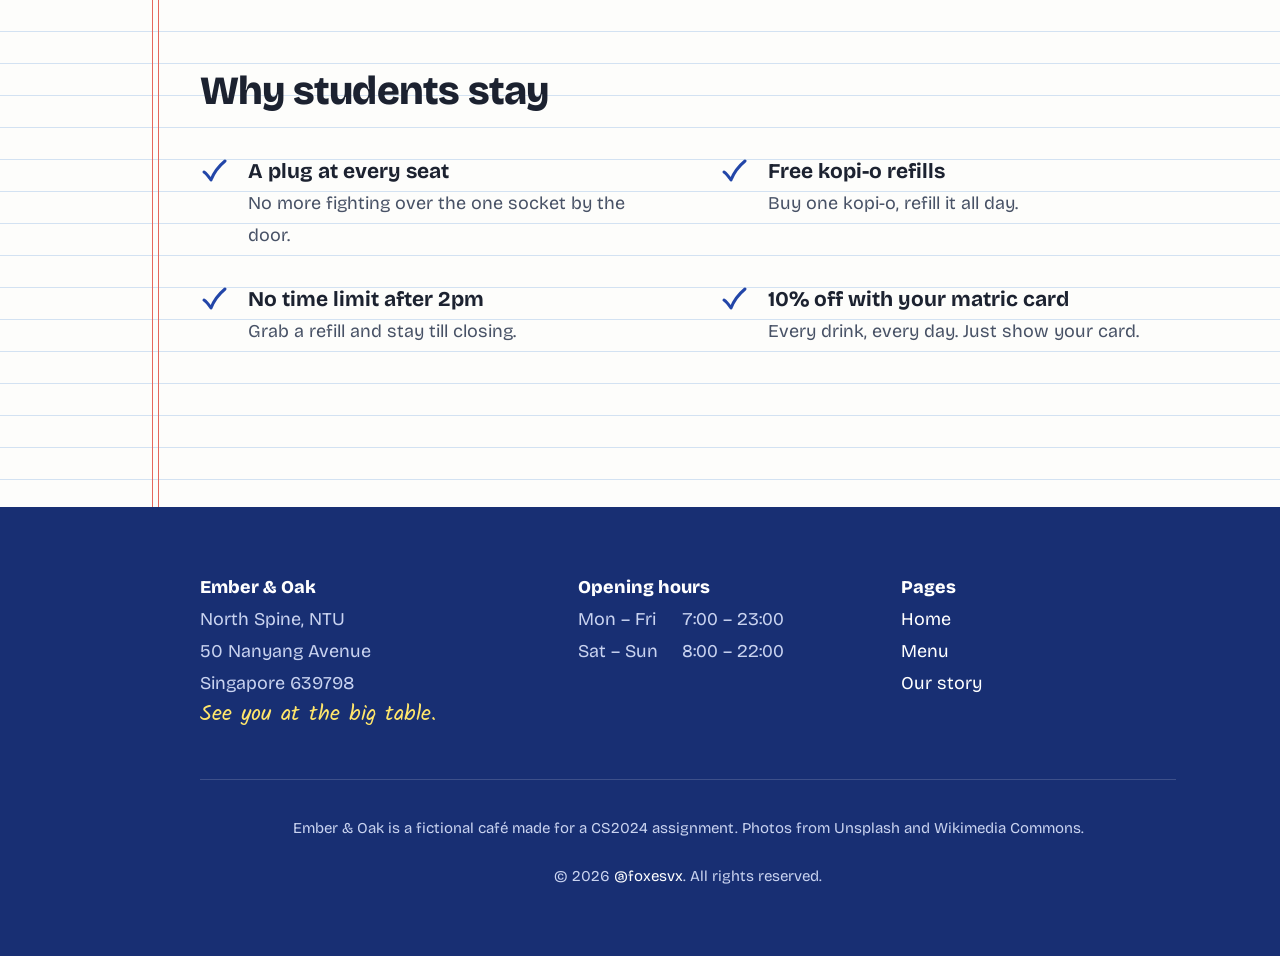
==== commit ff5148f1: "update footer" ====
--- a/index.html
+++ b/index.html
@@ -121,7 +121,7 @@
         </ul>
       </div>
       <p class="footer-small">Ember &amp; Oak is a fictional café made for a CS2024 assignment. Photos from Unsplash and Wikimedia Commons.</p>
-      <p class="copyright">Copyright &copy; <a class="pen-link" href="https://foxesvx.dev">@foxesvx</a></p>
+      <p class="copyright">&copy; 2026 <a class="pen-link" href="https://foxesvx.dev">@foxesvx</a>. All rights reserved.</p>
     </div>
   </footer>
 
--- a/css/style.css
+++ b/css/style.css
@@ -543,3 +543,4 @@
 
 .copyright { grid-column: 1 / -1; margin-top: -32px; font-size: 15px; }
 .site-footer .pen-link { background-image: linear-gradient(#fff, #fff); }
+.footer-small, .copyright { text-align: center; }
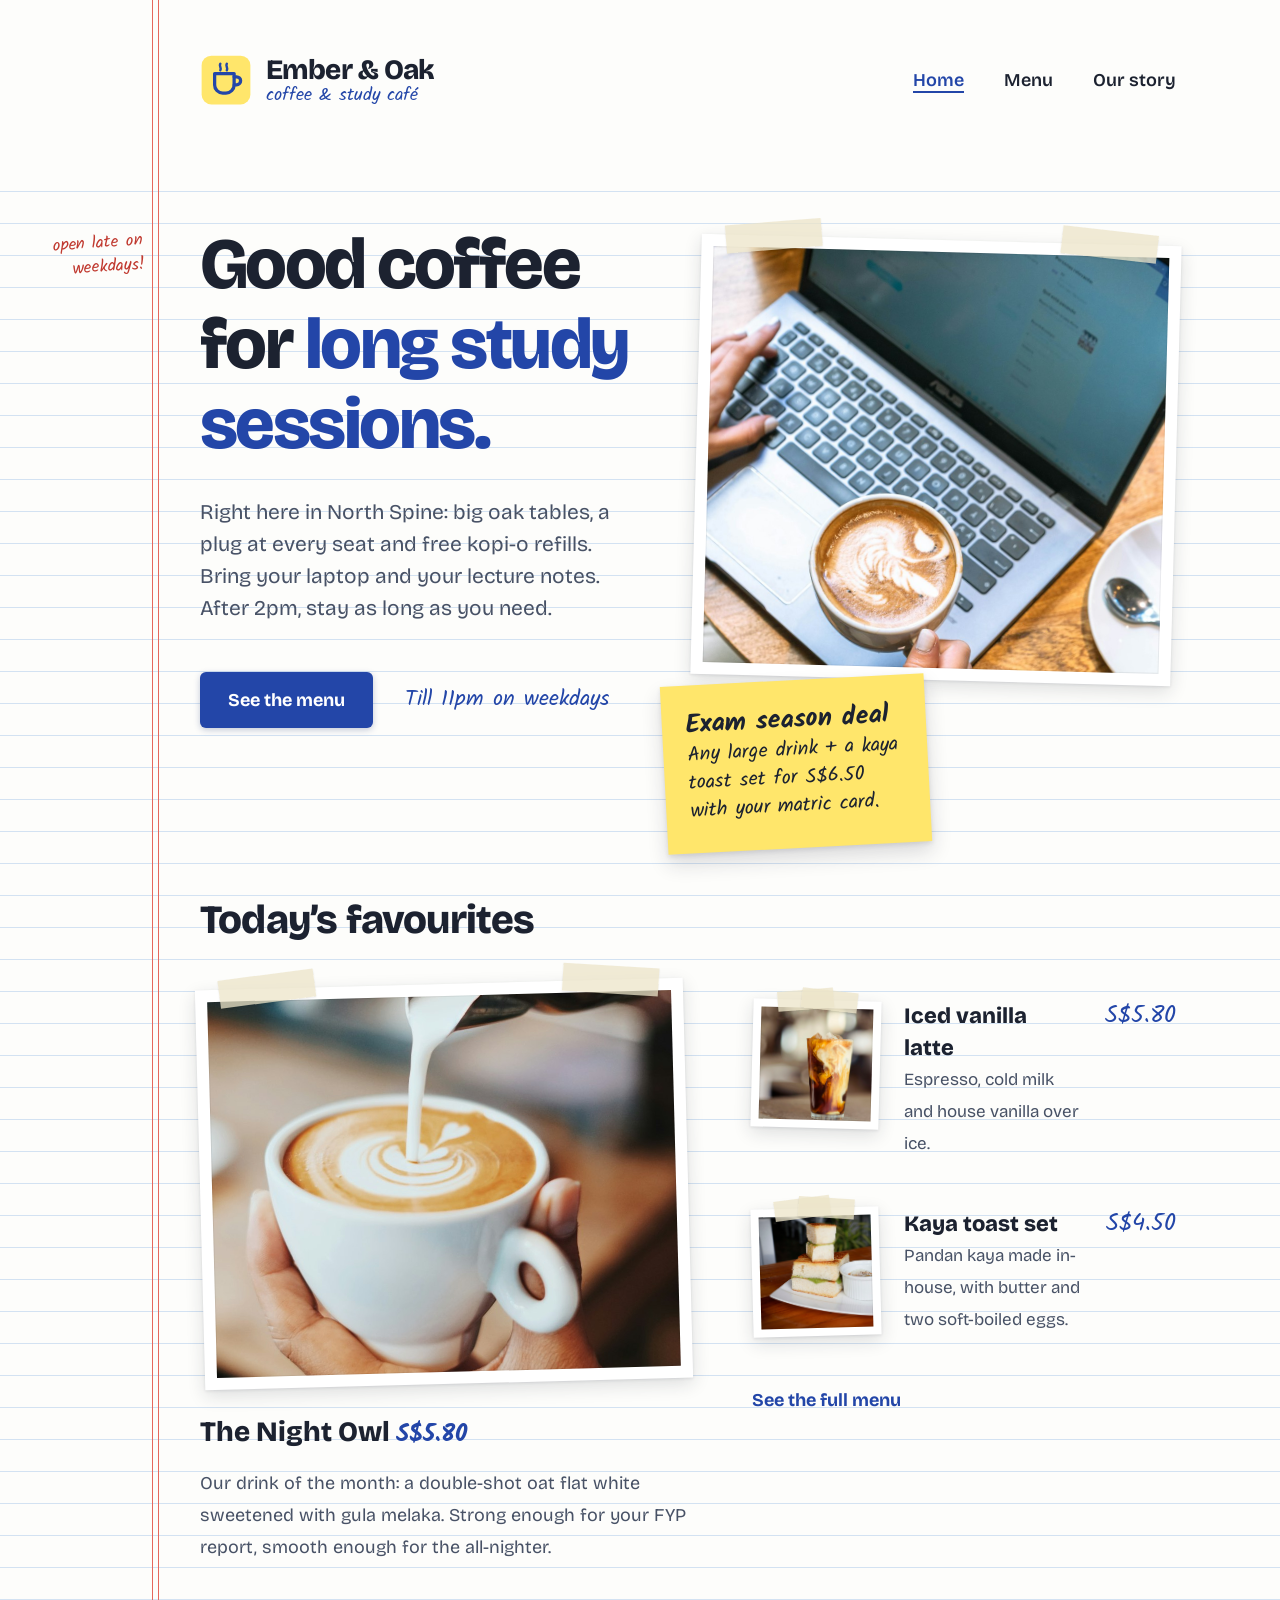
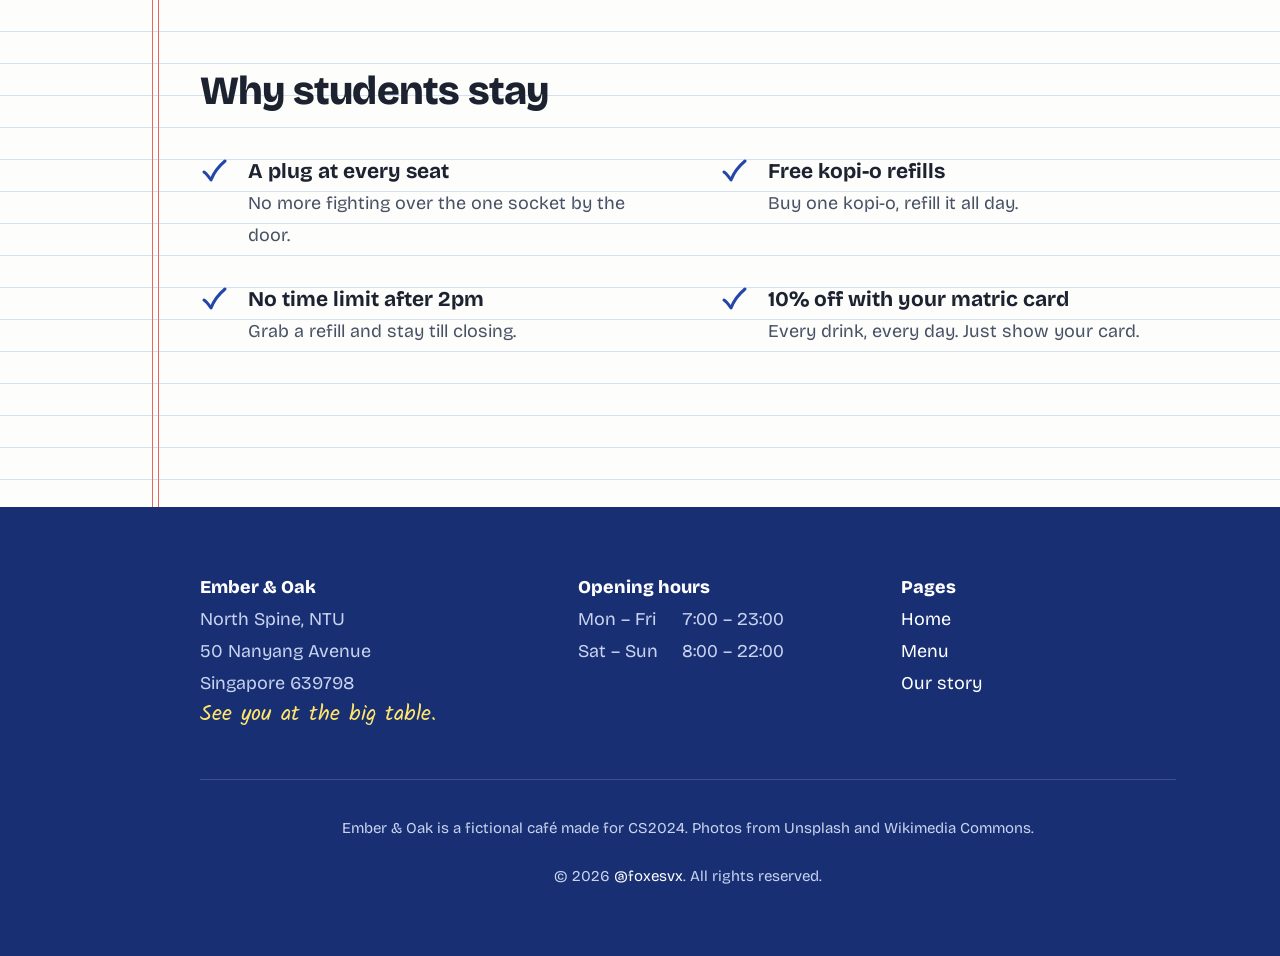
==== commit 1cfa3292: "minor changes and introduce technical notes for references" ====
--- a/index.html
+++ b/index.html
@@ -35,7 +35,7 @@
       <span class="margin-note" style="top: 72px;">open late on weekdays!</span>
       <div>
         <h1>Good coffee for <em>long study sessions.</em></h1>
-        <p class="hero-lead">Right here in North Spine: big oak tables, a plug at every seat and free kopi-o refills. Bring your laptop and your lecture notes. Stay as long as you need.</p>
+        <p class="hero-lead">Right here in North Spine: big oak tables, a plug at every seat and free kopi-o refills. Bring your laptop and your lecture notes. After 2pm, stay as long as you need.</p>
         <div class="hero-actions">
           <a class="btn" href="menu.html">See the menu</a>
           <span class="hand">Till 11pm on weekdays</span>
@@ -120,7 +120,7 @@
           <li><a class="pen-link" href="story.html">Our story</a></li>
         </ul>
       </div>
-      <p class="footer-small">Ember &amp; Oak is a fictional café made for a CS2024 assignment. Photos from Unsplash and Wikimedia Commons.</p>
+      <p class="footer-small">Ember &amp; Oak is a fictional café made for CS2024. Photos from Unsplash and Wikimedia Commons.</p>
       <p class="copyright">&copy; 2026 <a class="pen-link" href="https://foxesvx.dev">@foxesvx</a>. All rights reserved.</p>
     </div>
   </footer>
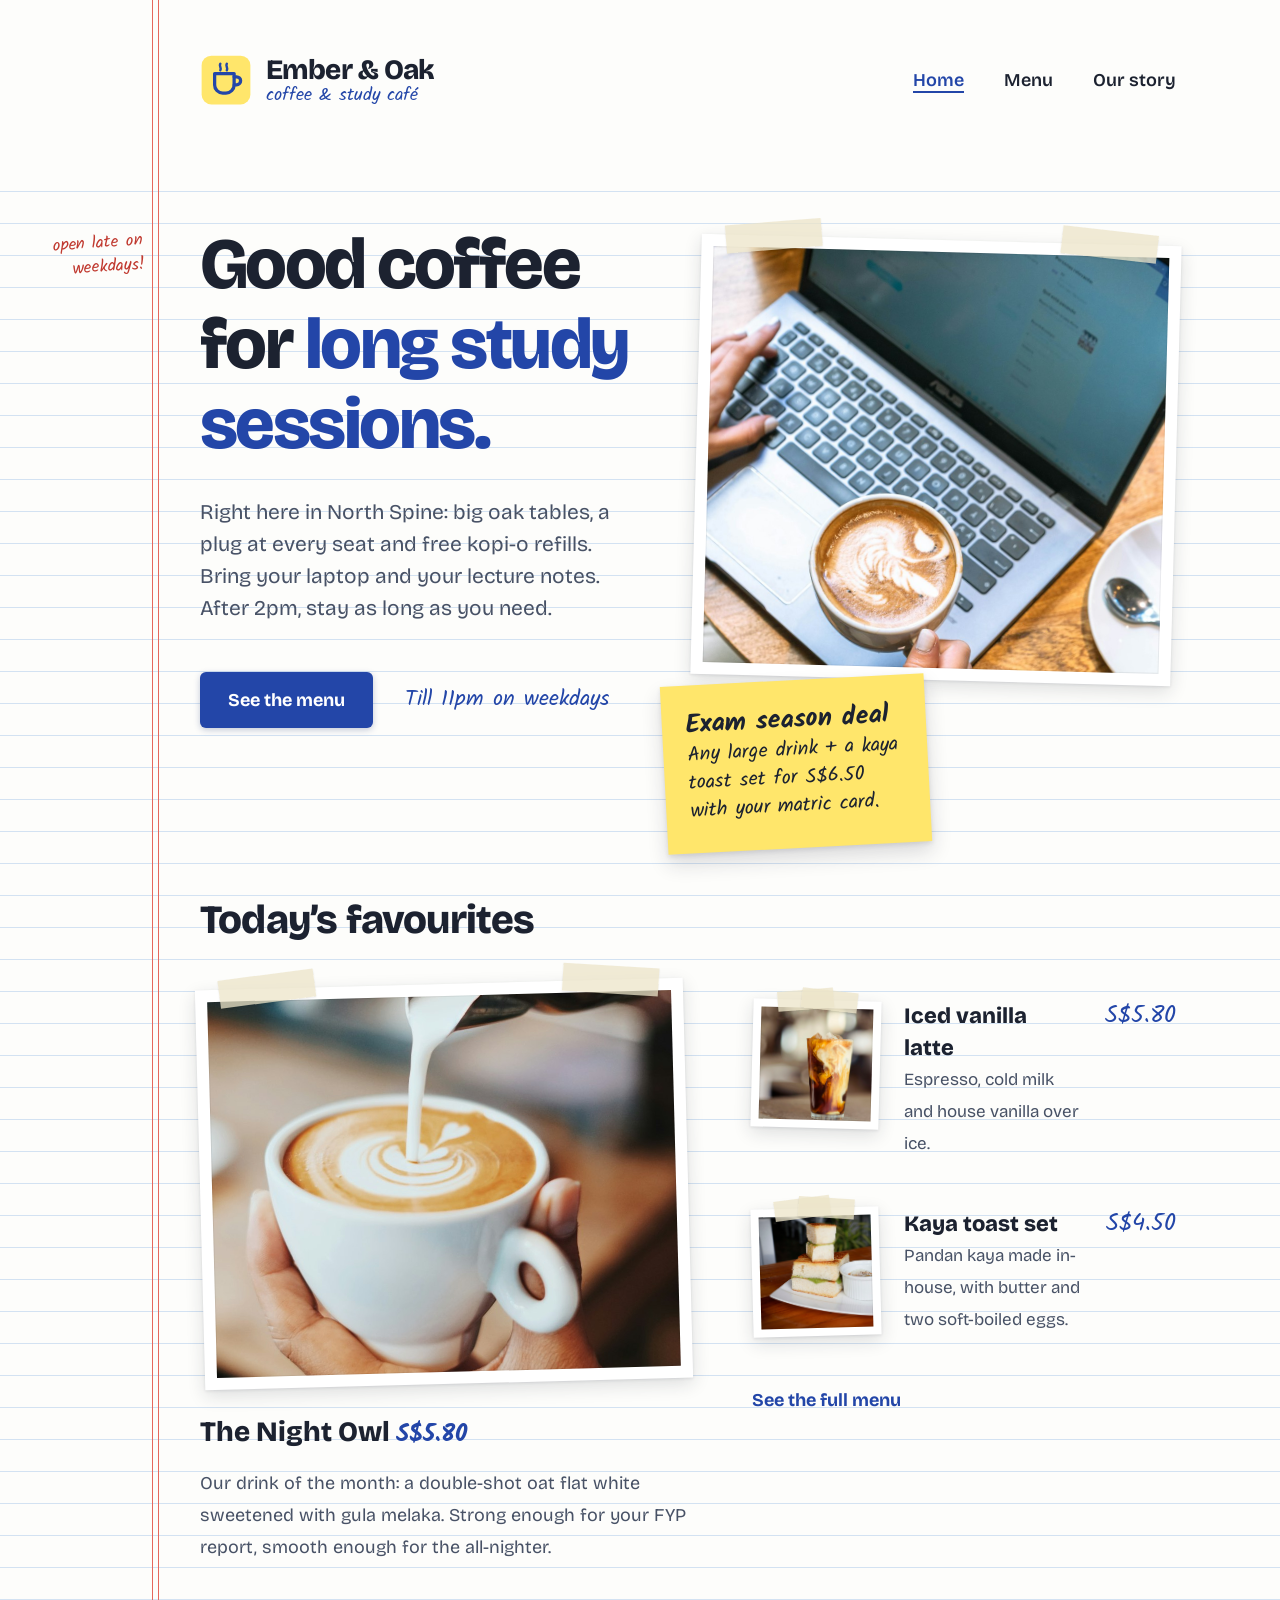
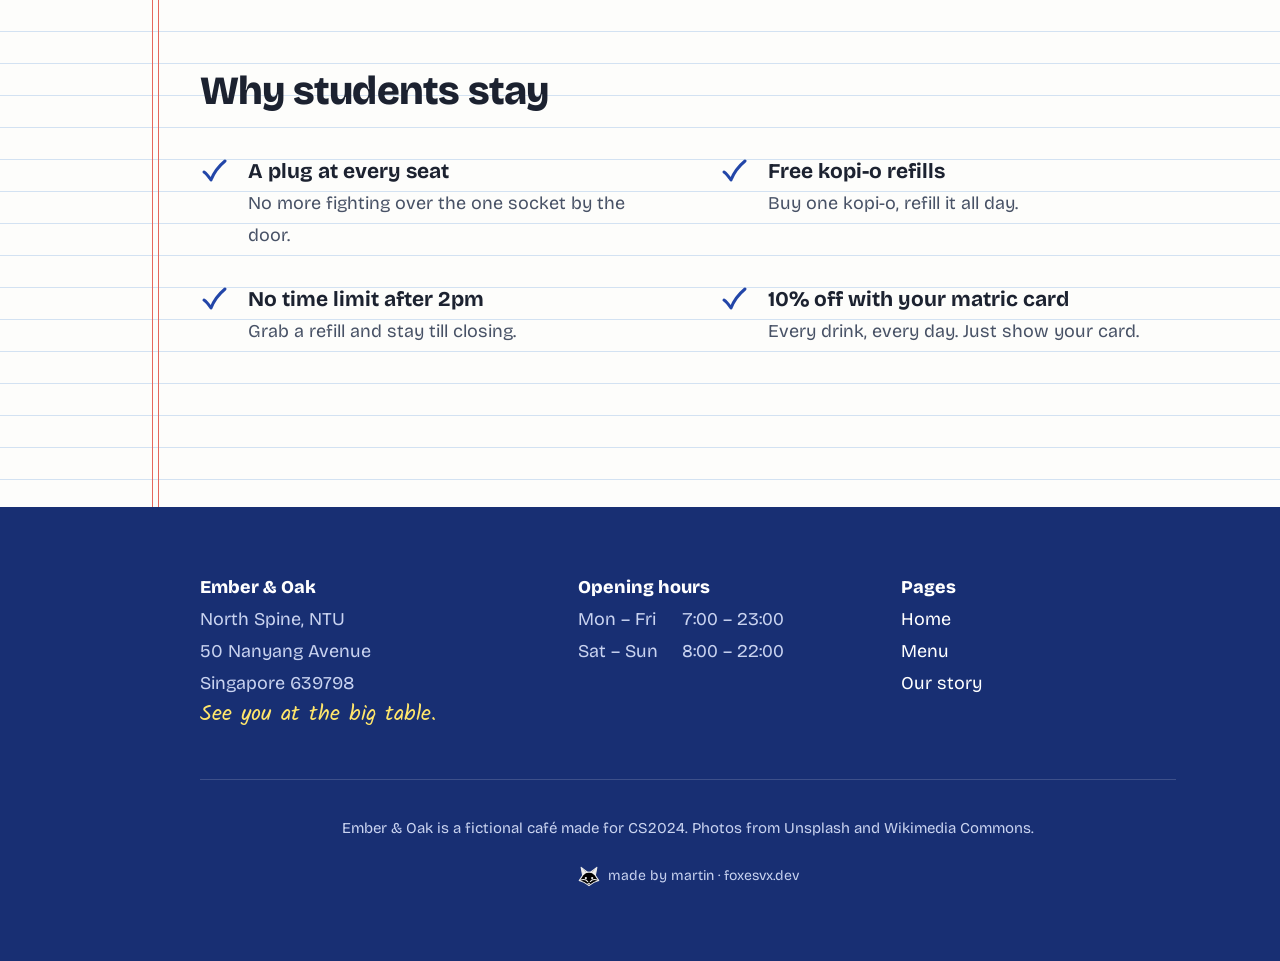
==== commit cc140961: "footer" ====
--- a/index.html
+++ b/index.html
@@ -121,7 +121,7 @@
         </ul>
       </div>
       <p class="footer-small">Ember &amp; Oak is a fictional café made for CS2024. Photos from Unsplash and Wikimedia Commons.</p>
-      <p class="copyright">&copy; 2026 <a class="pen-link" href="https://foxesvx.dev">@foxesvx</a>. All rights reserved.</p>
+      <p class="site-foot"><a href="https://foxesvx.dev"><img src="images/fox-head.svg" alt="" width="22" height="21"> made by martin · foxesvx.dev</a></p>
     </div>
   </footer>
 
--- a/css/style.css
+++ b/css/style.css
@@ -541,6 +541,17 @@
 .story-hero img { object-position: center 35%; }
 .taped .credit { font-family: var(--font-print); font-size: 13px; }
 
-.copyright { grid-column: 1 / -1; margin-top: -32px; font-size: 15px; }
 .site-footer .pen-link { background-image: linear-gradient(#fff, #fff); }
-.footer-small, .copyright { text-align: center; }
+.footer-small { text-align: center; }
+
+/* back to the main site */
+.site-foot { grid-column: 1 / -1; margin-top: -32px; text-align: center; }
+.site-footer .site-foot a {
+  display: inline-flex; align-items: center; gap: 8px;
+  color: #c9d3f0; font-size: 14px; text-decoration: none;
+  padding: 0 10px; border-radius: 999px;
+  transition: color 150ms ease-out, background-color 150ms ease-out;
+}
+.site-footer .site-foot a:hover { color: #fff; background: rgba(255, 255, 255, 0.08); }
+.site-footer .site-foot a:active { transform: scale(0.96); }
+.site-foot img { filter: invert(1); } /* black-ink icon disappears on the navy footer */
